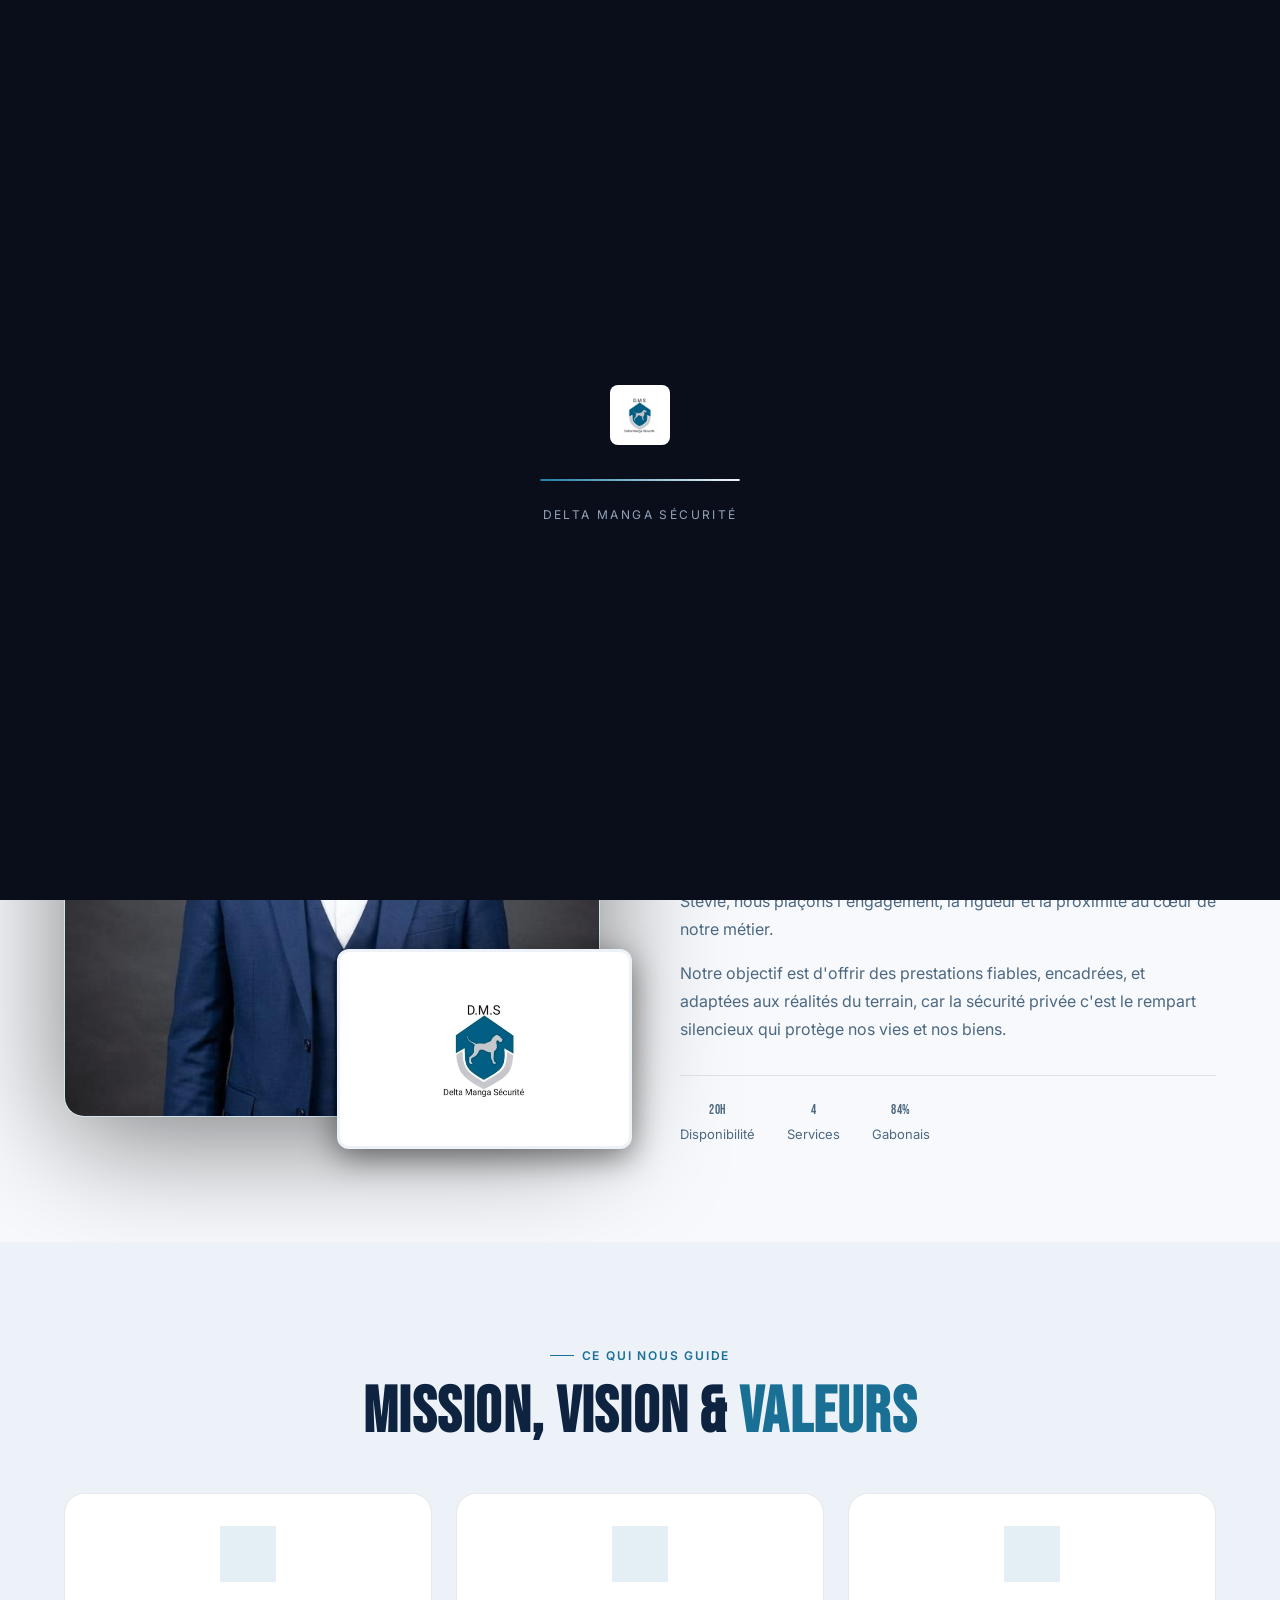
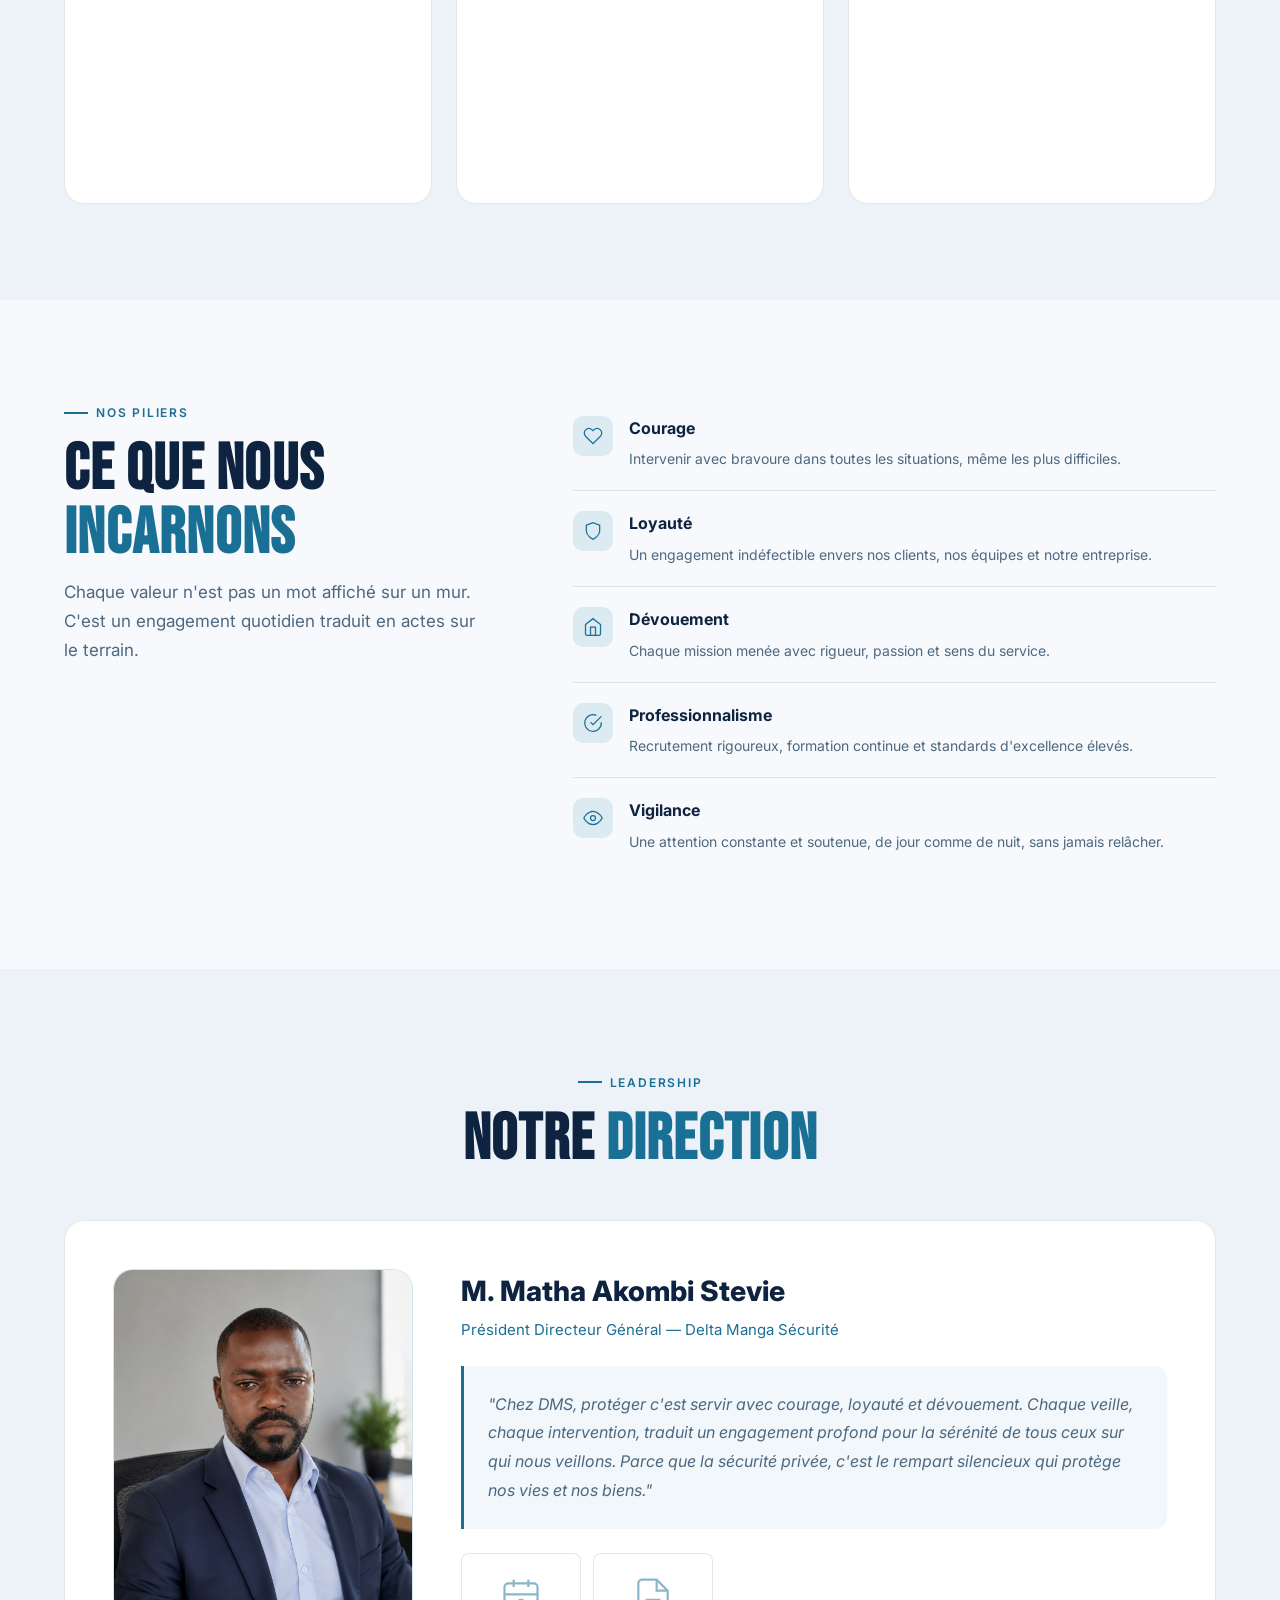
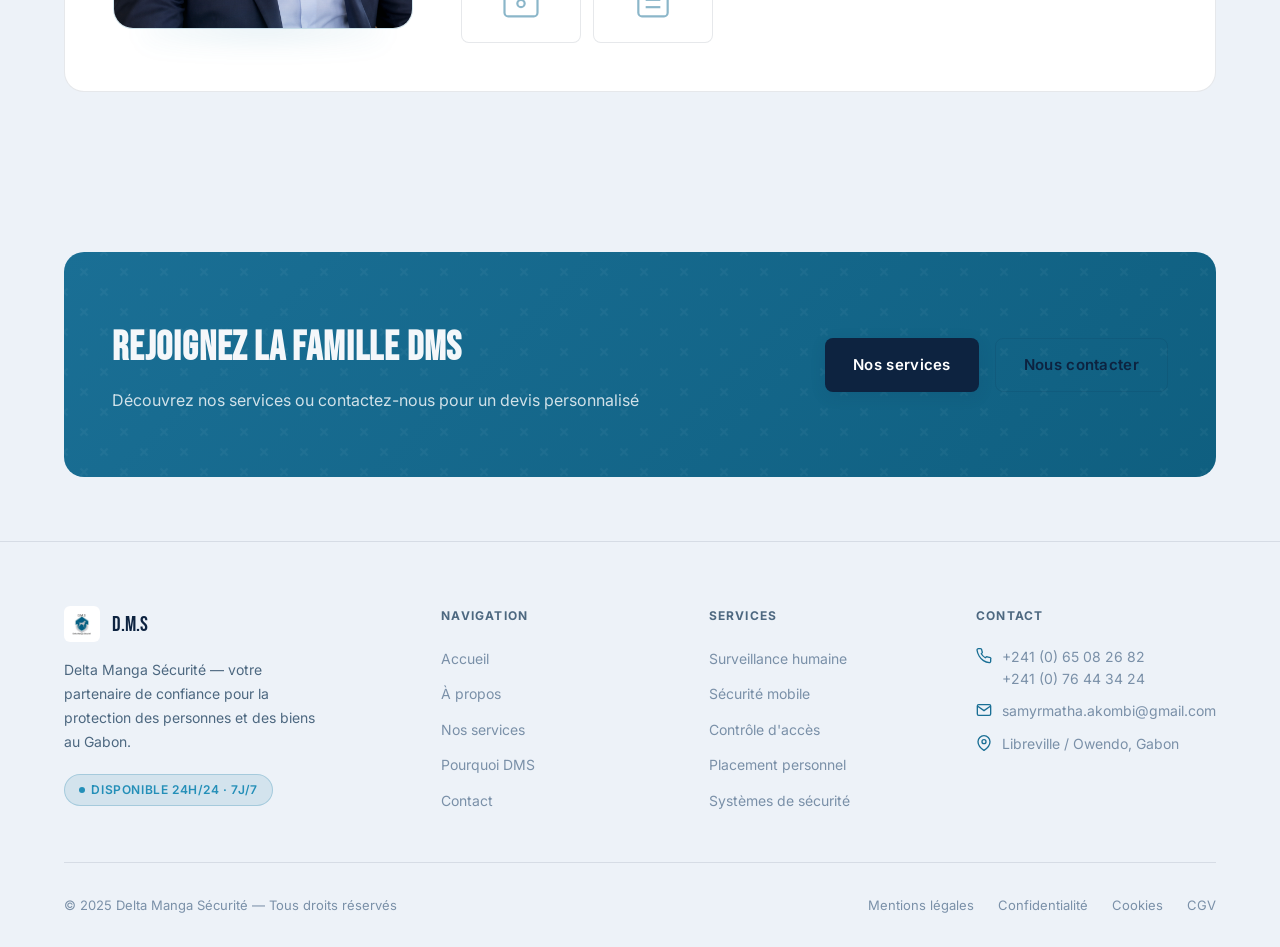
==== a-propos.html @ adcd8670 "first commit" ====
<!doctype html>
<html lang="fr" data-theme="light">
  <head>
    <meta charset="UTF-8" />
    <meta name="viewport" content="width=device-width, initial-scale=1.0" />
    <meta
      name="description"
      content="À propos de Delta Manga Sécurité — Histoire, mission, valeurs et équipe dirigeante. Entreprise gabonaise de sécurité privée à Libreville, Gabon."
    />
    <meta
      name="keywords"
      content="à propos DMS, qui sommes-nous, delta manga sécurité, entreprise sécurité gabon, matha akombi stevie, sécurité privée libreville"
    />
    <meta name="author" content="Delta Manga Sécurité" />
    <title>À propos — Delta Manga Sécurité | Sécurité privée Gabon</title>
    <meta name="robots" content="index, follow" />
    <meta name="geo.region" content="GA" />
    <meta name="geo.placename" content="Libreville, Gabon" />
    <meta name="geo.position" content="0.3901;9.4544" />
    <meta name="ICBM" content="0.3901, 9.4544" />

    <!-- Open Graph -->
    <meta property="og:type" content="website" />
    <meta
      property="og:title"
      content="À propos — Delta Manga Sécurité | Sécurité privée Gabon"
    />
    <meta
      property="og:description"
      content="Découvrez l'histoire, la mission, les valeurs et l'équipe dirigeante de Delta Manga Sécurité, entreprise gabonaise de sécurité privée à Libreville."
    />
    <meta property="og:url" content="https://www.dms-gabon.com/a-propos.html" />
    <meta
      property="og:image"
      content="https://www.dms-gabon.com/assets/img/og-image.jpg"
    />
    <meta property="og:locale" content="fr_FR" />
    <meta property="og:site_name" content="Delta Manga Sécurité" />

    <!-- Twitter Card -->
    <meta name="twitter:card" content="summary_large_image" />
    <meta
      name="twitter:title"
      content="À propos — Delta Manga Sécurité | Sécurité privée Gabon"
    />
    <meta
      name="twitter:description"
      content="Histoire, mission, valeurs et équipe dirigeante de Delta Manga Sécurité, entreprise gabonaise de sécurité privée."
    />
    <meta
      name="twitter:image"
      content="https://www.dms-gabon.com/assets/img/og-image.jpg"
    />

    <link rel="canonical" href="https://www.dms-gabon.com/a-propos.html" />
    <link rel="icon" type="image/png" href="assets/img/favicon.png" />
    <link rel="stylesheet" href="css/style.css" />
    <link rel="stylesheet" href="css/about.css" />
  </head>
  <body>
    <script src="js/components.js"></script>

    <!-- ── PAGE HERO ──────────────────────────────────────── -->
    <section class="page-hero">
      <div class="page-hero-bg">
        <img
          src="assets/img/hero-apropos.png"
          alt=""
          aria-hidden="true"
          class="hero-img-apropos"
        />
        <div class="page-hero-overlay"></div>
      </div>
      <div class="page-hero-grid"></div>
      <div class="container">
        <div class="page-hero-inner" data-reveal>
          <div class="breadcrumb">
            <a href="index.html">Accueil</a>
            <span>/</span>
            <span>À propos</span>
          </div>
          <h1 class="page-hero-title">
            Notre <span>histoire,</span><br />notre engagement
          </h1>
          <p class="page-hero-sub">
            Depuis notre fondation, DMS s'est engagée à offrir les meilleurs
            services de sécurité privée adaptés aux réalités du Gabon.
          </p>
        </div>
      </div>
    </section>

    <!-- ── PRÉSENTATION ──────────────────────────────────── -->
    <section class="section-pad" style="background: var(--night)">
      <div class="container">
        <div class="about-intro">
          <div class="about-intro-left" data-reveal="left">
            <div class="about-img-stack">
              <div class="about-img-main director-img-portrait">
                <img src="assets/img/director-suit.jpg" alt="Directeur de Delta Manga Sécurité" class="about-img-real">
              </div>
              <div class="about-img-sec meeting-img">
                <img src="assets/img/logo-dms.jpg" alt="Logo Delta Manga Sécurité" class="about-img-real-sec">
              </div>
              <div class="about-img-badge">
                <svg
                  viewBox="0 0 24 24"
                  fill="none"
                  stroke="currentColor"
                  stroke-width="2"
                >
                  <path d="M12 22s8-4 8-10V5l-8-3-8 3v7c0 6 8 10 8 10z" />
                </svg>
                <div><strong>+5 ans</strong><span>d'excellence</span></div>
              </div>
            </div>
          </div>
          <div class="about-intro-right" data-reveal="right">
            <p class="section-tag">Qui sommes-nous</p>
            <h2 class="section-title">
              Delta Manga<br /><span>Sécurité</span>
            </h2>
            <p class="about-text">
              <strong>Delta Manga Sécurité (DMS)</strong> est une entreprise
              gabonaise spécialisée dans la sécurité privée, la protection des
              personnes et des biens, et le placement de personnel qualifié.
            </p>
            <p class="about-text">
              Basée à Libreville / Owendo, sous la direction de M. Matha Akombi
              Stevie, nous plaçons l'engagement, la rigueur et la proximité au
              cœur de notre métier.
            </p>
            <p class="about-text">
              Notre objectif est d'offrir des prestations fiables, encadrées, et
              adaptées aux réalités du terrain, car la sécurité privée c'est le
              rempart silencieux qui protège nos vies et nos biens.
            </p>
            <div class="about-highlights">
              <div class="about-highlight-item">
                <span
                  class="about-highlight-num"
                  data-counter="24"
                  data-suffix="h"
                  >0</span
                >
                <span>Disponibilité</span>
              </div>
              <div class="about-highlight-item">
                <span
                  class="about-highlight-num"
                  data-counter="5"
                  data-suffix=""
                  >0</span
                >
                <span>Services</span>
              </div>
              <div class="about-highlight-item">
                <span
                  class="about-highlight-num"
                  data-counter="100"
                  data-suffix="%"
                  >0</span
                >
                <span>Gabonais</span>
              </div>
            </div>
          </div>
        </div>
      </div>
    </section>

    <!-- ── MISSION ────────────────────────────────────────── -->
    <section class="section-pad" style="background: var(--deep)">
      <div class="container">
        <div class="text-center" data-reveal>
          <p class="section-tag" style="justify-content: center">
            Ce qui nous guide
          </p>
          <h2 class="section-title">
            Mission, Vision &amp; <span>Valeurs</span>
          </h2>
        </div>
        <div class="mvv-grid mt-3">
          <div class="mvv-card" data-reveal data-delay="100" data-tilt>
            <div class="mvv-icon">
              <svg
                viewBox="0 0 24 24"
                fill="none"
                stroke="currentColor"
                stroke-width="1.5"
              >
                <circle cx="12" cy="12" r="10" />
                <path d="M12 8v4l3 3" />
                
              </svg>
            </div>
            <h3>Notre Mission</h3>
            <p>
              Offrir des prestations de sécurité fiables, encadrées et adaptées
              aux réalités du terrain gabonais. Être le partenaire de confiance
              qui protège personnes et biens avec rigueur et professionnalisme.
            </p>
          </div>
          <div class="mvv-card" data-reveal data-delay="200" data-tilt>
            <div class="mvv-icon">
              <svg
                viewBox="0 0 24 24"
                fill="none"
                stroke="currentColor"
                stroke-width="1.5"
              >
                <path d="M1 12s4-8 11-8 11 8 11 8-4 8-11 8-11-8-11-8z" />
                <circle cx="12" cy="12" r="3" />
              </svg>
            </div>
            <h3>Notre Vision</h3>
            <p>
              Devenir la référence nationale en matière de sécurité privée au
              Gabon, reconnue pour l'excellence de ses équipes, la qualité de
              ses prestations et son ancrage local profond.
            </p>
          </div>
          <div class="mvv-card" data-reveal data-delay="300" data-tilt>
            <div class="mvv-icon">
              <svg
                viewBox="0 0 24 24"
                fill="none"
                stroke="currentColor"
                stroke-width="1.5"
              >
                <polygon
                  points="12 2 15.09 8.26 22 9.27 17 14.14 18.18 21.02 12 17.77 5.82 21.02 7 14.14 2 9.27 8.91 8.26 12 2"
                />
              </svg>
            </div>
            <h3>Nos Valeurs</h3>
            <p>
              Courage, Loyauté, Dévouement, Professionnalisme et Vigilance :
              cinq piliers qui guident chaque agent DMS dans chaque
              intervention, chaque veille, chaque mission.
            </p>
          </div>
        </div>
      </div>
    </section>

    <!-- ── VALEURS DÉTAILLÉES ─────────────────────────────── -->
    <section class="section-pad" style="background: var(--night)">
      <div class="container">
        <div class="values-section">
          <div class="values-section-left" data-reveal="left">
            <p class="section-tag">Nos piliers</p>
            <h2 class="section-title">Ce que nous <span>incarnons</span></h2>
            <p class="section-subtitle">
              Chaque valeur n'est pas un mot affiché sur un mur. C'est un
              engagement quotidien traduit en actes sur le terrain.
            </p>
          </div>
          <div class="values-section-right" data-reveal="right">
            <div class="value-row">
              <div class="value-row-icon">
                <svg
                  viewBox="0 0 24 24"
                  fill="none"
                  stroke="currentColor"
                  stroke-width="1.5"
                >
                  <path
                    d="M20.84 4.61a5.5 5.5 0 0 0-7.78 0L12 5.67l-1.06-1.06a5.5 5.5 0 0 0-7.78 7.78l1.06 1.06L12 21.23l7.78-7.78 1.06-1.06a5.5 5.5 0 0 0 0-7.78z"
                  />
                </svg>
              </div>
              <div>
                <h4>Courage</h4>
                <p>
                  Intervenir avec bravoure dans toutes les situations, même les
                  plus difficiles.
                </p>
              </div>
            </div>
            <div class="value-row">
              <div class="value-row-icon">
                <svg
                  viewBox="0 0 24 24"
                  fill="none"
                  stroke="currentColor"
                  stroke-width="1.5"
                >
                  <path d="M12 22s8-4 8-10V5l-8-3-8 3v7c0 6 8 10 8 10z" />
                </svg>
              </div>
              <div>
                <h4>Loyauté</h4>
                <p>
                  Un engagement indéfectible envers nos clients, nos équipes et
                  notre entreprise.
                </p>
              </div>
            </div>
            <div class="value-row">
              <div class="value-row-icon">
                <svg
                  viewBox="0 0 24 24"
                  fill="none"
                  stroke="currentColor"
                  stroke-width="1.5"
                >
                  <path d="M3 9l9-7 9 7v11a2 2 0 0 1-2 2H5a2 2 0 0 1-2-2z" />
                  <polyline points="9 22 9 12 15 12 15 22" />
                </svg>
              </div>
              <div>
                <h4>Dévouement</h4>
                <p>
                  Chaque mission menée avec rigueur, passion et sens du service.
                </p>
              </div>
            </div>
            <div class="value-row">
              <div class="value-row-icon">
                <svg
                  viewBox="0 0 24 24"
                  fill="none"
                  stroke="currentColor"
                  stroke-width="1.5"
                >
                  <path d="M22 11.08V12a10 10 0 1 1-5.93-9.14" />
                  <polyline points="22 4 12 14.01 9 11.01" />
                </svg>
              </div>
              <div>
                <h4>Professionnalisme</h4>
                <p>
                  Recrutement rigoureux, formation continue et standards
                  d'excellence élevés.
                </p>
              </div>
            </div>
            <div class="value-row">
              <div class="value-row-icon">
                <svg
                  viewBox="0 0 24 24"
                  fill="none"
                  stroke="currentColor"
                  stroke-width="1.5"
                >
                  <path d="M1 12s4-8 11-8 11 8 11 8-4 8-11 8-11-8-11-8z" />
                  <circle cx="12" cy="12" r="3" />
                </svg>
              </div>
              <div>
                <h4>Vigilance</h4>
                <p>
                  Une attention constante et soutenue, de jour comme de nuit,
                  sans jamais relâcher.
                </p>
              </div>
            </div>
          </div>
        </div>
      </div>
    </section>

    <!-- ── DIRIGEANT ──────────────────────────────────────── -->
    <section class="section-pad" style="background: var(--deep)">
      <div class="container">
        <div class="text-center" data-reveal>
          <p class="section-tag" style="justify-content: center">Leadership</p>
          <h2 class="section-title">Notre <span>direction</span></h2>
        </div>
        <div class="director-card mt-3" data-reveal>
          <div class="director-img-wrap">
            <div class="director-img director-owner-img">
                <img src="assets/img/dms-owner.png" alt="M. Matha Akombi Stevie — PDG Delta Manga Sécurité" class="director-img-real">
              </div>
            <div class="director-glow"></div>
          </div>
          <div class="director-info">
            <h3 class="director-name">M. Matha Akombi Stevie</h3>
            <p class="director-role">
              Président Directeur Général — Delta Manga Sécurité
            </p>
            <blockquote class="director-quote">
              "Chez DMS, protéger c'est servir avec courage, loyauté et
              dévouement. Chaque veille, chaque intervention, traduit un
              engagement profond pour la sérénité de tous ceux sur qui nous
              veillons. Parce que la sécurité privée, c'est le rempart
              silencieux qui protège nos vies et nos biens."
            </blockquote>
            <div class="director-events">
              <div class="director-event-img event-img-1">
                <svg
                  viewBox="0 0 24 24"
                  fill="none"
                  stroke="currentColor"
                  stroke-width="1.2"
                >
                  <rect x="3" y="4" width="18" height="18" rx="2" ry="2" />
                  <line x1="16" y1="2" x2="16" y2="6" />
                  <line x1="8" y1="2" x2="8" y2="6" />
                  <line x1="3" y1="10" x2="21" y2="10" />
                  <circle cx="12" cy="15" r="2" />
                </svg>
              </div>
              <div class="director-event-img event-img-2">
                <svg
                  viewBox="0 0 24 24"
                  fill="none"
                  stroke="currentColor"
                  stroke-width="1.2"
                >
                  <path
                    d="M14 2H6a2 2 0 0 0-2 2v16a2 2 0 0 0 2 2h12a2 2 0 0 0 2-2V8z"
                  />
                  <polyline points="14 2 14 8 20 8" />
                  <line x1="16" y1="13" x2="8" y2="13" />
                  <line x1="16" y1="17" x2="8" y2="17" />
                </svg>
              </div>
            </div>
          </div>
        </div>
      </div>
    </section>

    <!-- ── ÉQUIPE ─────────────────────────────────────────── -->
    <!-- <section class="section-pad" style="background: var(--night)">
      <div class="container">
        <div class="text-center" data-reveal>
          <p class="section-tag" style="justify-content: center">Nos équipes</p>
          <h2 class="section-title">Les <span>sentinelles</span> DMS</h2>
          <p class="section-subtitle">
            Des professionnels formés, engagés et fiers de servir le Gabon.
          </p>
        </div>

        <div class="team-grid mt-3">
          <div class="team-card" data-reveal data-delay="100">
            <div class="team-img-wrap">
              <div class="team-img team-img-caistab-1">
                <svg
                  viewBox="0 0 24 24"
                  fill="none"
                  stroke="currentColor"
                  stroke-width="1"
                >
                  <path d="M12 22s8-4 8-10V5l-8-3-8 3v7c0 6 8 10 8 10z" />
                  <path d="M12 8v4l2 2" />
                </svg>
              </div>
              <div class="team-overlay">
                <p>Équipe Caistab</p>
              </div>
            </div>
            <div class="team-card-info">
              <h4>Équipe Caistab</h4>
              <span class="badge badge-teal">Surveillance</span>
            </div>
          </div>
          <div class="team-card" data-reveal data-delay="200">
            <div class="team-img-wrap">
              <div class="team-img team-img-caistab-2">
                <svg
                  viewBox="0 0 24 24"
                  fill="none"
                  stroke="currentColor"
                  stroke-width="1"
                >
                  <circle cx="12" cy="8" r="4" />
                  <path d="M20 21v-2a4 4 0 0 0-4-4H8a4 4 0 0 0-4 4v2" />
                </svg>
              </div>
              <div class="team-overlay">
                <p>Agents certifiés</p>
              </div>
            </div>
            <div class="team-card-info">
              <h4>Agents certifiés</h4>
              <span class="badge badge-gold">Formation continue</span>
            </div>
          </div>
          <div class="team-card" data-reveal data-delay="300">
            <div class="team-img-wrap">
              <div class="team-img team-img-mouila-1">
                <svg
                  viewBox="0 0 24 24"
                  fill="none"
                  stroke="currentColor"
                  stroke-width="1"
                >
                  <path d="M1 12s4-8 11-8 11 8 11 8-4 8-11 8-11-8-11-8z" />
                  <circle cx="12" cy="12" r="3" />
                </svg>
              </div>
              <div class="team-overlay">
                <p>Équipe Mouila</p>
              </div>
            </div>
            <div class="team-card-info">
              <h4>Équipe Mouila</h4>
              <span class="badge badge-teal">Intervention</span>
            </div>
          </div>
          <div class="team-card" data-reveal data-delay="400">
            <div class="team-img-wrap">
              <div class="team-img team-img-mouila-2">
                <svg
                  viewBox="0 0 24 24"
                  fill="none"
                  stroke="currentColor"
                  stroke-width="1"
                >
                  <polygon
                    points="12 2 15.09 8.26 22 9.27 17 14.14 18.18 21.02 12 17.77 5.82 21.02 7 14.14 2 9.27 8.91 8.26 12 2"
                  />
                </svg>
              </div>
              <div class="team-overlay">
                <p>Opérations terrain</p>
              </div>
            </div>
            <div class="team-card-info">
              <h4>Opérations terrain</h4>
              <span class="badge badge-teal">Patrouilles</span>
            </div>
          </div>
          <div class="team-card" data-reveal data-delay="500">
            <div class="team-img-wrap">
              <div class="team-img team-img-agent">
                <svg
                  viewBox="0 0 24 24"
                  fill="none"
                  stroke="currentColor"
                  stroke-width="1"
                >
                  <path d="M12 22s8-4 8-10V5l-8-3-8 3v7c0 6 8 10 8 10z" />
                  <path d="M9 12l2 2 4-4" />
                </svg>
              </div>
              <div class="team-overlay">
                <p>Agents & cynophiles</p>
              </div>
            </div>
            <div class="team-card-info">
              <h4>Agents &amp; cynophiles</h4>
              <span class="badge badge-gold">Spécialisés</span>
            </div>
          </div>
        </div>
      </div>
    </section> -->

    <!-- ── CTA ────────────────────────────────────────────── -->
    <section class="section-pad-sm" style="background: var(--deep)">
      <div class="container">
        <div class="cta-banner" data-reveal>
          <div class="cta-banner-text">
            <h2 class="cta-banner-title">Rejoignez la famille DMS</h2>
            <p class="cta-banner-sub">
              Découvrez nos services ou contactez-nous pour un devis
              personnalisé
            </p>
          </div>
          <div class="cta-banner-actions">
            <a href="services.html" class="btn btn-gold">Nos services</a>
            <a href="contact.html" class="btn btn-outline">Nous contacter</a>
          </div>
        </div>
      </div>
    </section>

    <script src="js/main.js"></script>
  </body>
</html>
---- css/style.css ----
/* ============================================================
   DMS — DELTA MANGA SÉCURITÉ — Design System
   ============================================================ */

@import url('https://fonts.googleapis.com/css2?family=Bebas+Neue&family=Inter:wght@300;400;500;600;700;800&display=swap');

/* ── Variables (Light mode — default) ──────────────────── */
:root {
  --night:        #F7F9FC;
  --deep:         #EDF2F8;
  --marine:       #E2EAF4;
  --surface:      #FFFFFF;
  --teal:         #1A6F95;
  --teal-light:   #248FB8;
  --teal-glow:    rgba(30,127,166,.1);
  --gold:         #0D2340;
  --gold-light:   #1A3860;
  --gold-glow:    rgba(13,35,64,.1);
  --gold-btn-text:#FFFFFF;
  --white:        #0D2340;
  --muted:        #4D6880;
  --dim:          #7A90A8;
  --red:          #C0392B;
  --border:       rgba(13,35,64,.1);
  --border-teal:  rgba(30,127,166,.2);

  --font-title:   'Bebas Neue', sans-serif;
  --font-body:    'Inter', sans-serif;

  --ease:         cubic-bezier(0.16,1,0.3,1);
  --ease-in:      cubic-bezier(0.4,0,1,1);
  --fast:         150ms;
  --mid:          300ms;
  --slow:         600ms;
  --slower:       900ms;

  --nav-h:        72px;
  --container:    1200px;
  --radius:       12px;
  --radius-lg:    20px;
}

/* ── Dark Mode ──────────────────────────────────────────── */
html[data-theme="dark"] {
  --night:        #0A0E1A;
  --deep:         #0D1526;
  --marine:       #111827;
  --surface:      #151f35;
  --teal:         #1E7FA6;
  --teal-light:   #2DA8D8;
  --teal-glow:    rgba(30,127,166,.25);
  --gold:         #F4F7FA;
  --gold-light:   #FFFFFF;
  --gold-glow:    rgba(244,247,250,.1);
  --gold-btn-text:#0A0E1A;
  --white:        #F4F7FA;
  --muted:        #94A3B8;
  --dim:          #64748B;
  --red:          #C0392B;
  --border:       rgba(255,255,255,.07);
  --border-teal:  rgba(30,127,166,.3);
}

/* ── Reset ─────────────────────────────────────────────── */
*, *::before, *::after { box-sizing: border-box; margin: 0; padding: 0; }
html { scroll-behavior: smooth; font-size: 16px; }
body {
  font-family: var(--font-body);
  background: var(--night);
  color: var(--white);
  line-height: 1.6;
  overflow-x: hidden;
  cursor: none;
  transition: background .35s var(--ease), color .35s var(--ease);
}
img { display: block; max-width: 100%; }
a { text-decoration: none; color: inherit; }
ul { list-style: none; }
button { cursor: none; border: none; background: none; font-family: inherit; }
input, textarea, select { font-family: inherit; }

/* ── Custom Cursor ──────────────────────────────────────── */
.cursor-dot {
  position: fixed; z-index: 9999;
  width: 8px; height: 8px;
  background: var(--teal);
  border-radius: 50%;
  pointer-events: none;
  transform: translate(-50%,-50%);
  transition: transform .1s, width .2s var(--ease), height .2s var(--ease), background .2s;
}
.cursor-ring {
  position: fixed; z-index: 9998;
  width: 36px; height: 36px;
  border: 1.5px solid rgba(30,127,166,.6);
  border-radius: 50%;
  pointer-events: none;
  transform: translate(-50%,-50%);
  transition: transform .12s var(--ease), width .3s var(--ease), height .3s var(--ease), border-color .3s;
}
.cursor-dot.active  { width: 6px; height: 6px; background: var(--teal); }
.cursor-ring.active { width: 52px; height: 52px; border-color: var(--teal-light); }
@media (hover:none) { .cursor-dot,.cursor-ring { display:none; } body { cursor: auto; } button { cursor: pointer; } }

/* ── Page Loader (always dark) ──────────────────────────── */
#loader {
  position: fixed; inset: 0; z-index: 10000;
  background: #0A0E1A;
  display: flex; flex-direction: column; align-items: center; justify-content: center;
  gap: 1.5rem;
  transition: opacity .6s var(--ease), visibility .6s;
}
#loader.hidden { opacity: 0; visibility: hidden; }
.loader-logo {
  width: 80px; height: 80px;
  border-radius: 50%;
  display: flex; align-items: center; justify-content: center;
  animation: loaderPulse 1.4s ease-in-out infinite;
}
.loader-logo img { width: 60px; border-radius: 8px; }
.loader-bar {
  width: 200px; height: 2px;
  background: rgba(255,255,255,.1);
  border-radius: 2px; overflow: hidden;
}
.loader-bar-fill {
  height: 100%;
  background: linear-gradient(90deg, #1E7FA6, #F4F7FA);
  border-radius: 2px;
  animation: loaderFill 1.6s var(--ease) forwards;
}
.loader-text { font-size: .75rem; letter-spacing: .2em; color: #94A3B8; text-transform: uppercase; }
@keyframes loaderPulse { 0%,100%{box-shadow:0 0 0 0 rgba(30,127,166,.4)}50%{box-shadow:0 0 0 20px transparent} }
@keyframes loaderFill { from{width:0} to{width:100%} }

/* ── Scanlines (dark mode only) ─────────────────────────── */
html[data-theme="dark"] body::after {
  content: '';
  position: fixed; inset: 0; z-index: 1;
  background: repeating-linear-gradient(0deg,transparent,transparent 2px,rgba(0,0,0,.03) 2px,rgba(0,0,0,.03) 4px);
  pointer-events: none;
}

/* ── Container ──────────────────────────────────────────── */
.container { max-width: var(--container); margin: 0 auto; padding: 0 1.5rem; }

/* ── Navigation ─────────────────────────────────────────── */
.nav {
  position: fixed; top: 0; left: 0; right: 0; z-index: 1000;
  height: var(--nav-h);
  display: flex; align-items: center;
  padding: 0 2rem;
  background: var(--surface);
  border-bottom: 1px solid var(--border);
  transition: background .4s var(--ease), box-shadow .4s, border-color .4s;
}
html[data-theme="dark"] .nav {
  background: #0A0E1A;
}
.nav.scrolled {
  background: rgba(255,255,255,.97);
  backdrop-filter: blur(16px);
  box-shadow: 0 4px 24px rgba(0,0,0,.1);
  border-bottom-color: transparent;
}
html[data-theme="dark"] .nav.scrolled {
  background: rgba(10,14,26,.97);
  backdrop-filter: blur(16px);
  box-shadow: 0 1px 0 var(--border), 0 4px 24px rgba(0,0,0,.5);
  border-bottom-color: transparent;
}
.nav-inner {
  width: 100%; max-width: var(--container);
  margin: 0 auto;
  display: flex; align-items: center; justify-content: space-between;
}
.nav-logo {
  display: flex; align-items: center; gap: .75rem;
  font-family: var(--font-title);
  font-size: 1.4rem; letter-spacing: .05em;
  transition: opacity .2s;
}
.nav-logo:hover { opacity: .85; }
.nav-logo img { width: 40px; height: 40px; object-fit: contain; border-radius: 6px; }
.nav-logo span { color: var(--teal); }

.nav-links { display: flex; align-items: center; gap: 2rem; }
.nav-link {
  font-size: .875rem; font-weight: 500;
  color: var(--muted);
  position: relative; transition: color .2s;
  letter-spacing: .02em;
}
.nav-link::after {
  content: ''; position: absolute; bottom: -4px; left: 0;
  width: 0; height: 1.5px;
  background: var(--teal);
  transition: width .3s var(--ease);
}
.nav-link:hover, .nav-link.active { color: var(--white); }
.nav-link:hover::after, .nav-link.active::after { width: 100%; }

.nav-cta {
  display: inline-flex; align-items: center; gap: .5rem;
  padding: .6rem 1.4rem;
  background: var(--teal); color: #F4F7FA;
  border-radius: 6px;
  font-size: .875rem; font-weight: 600; letter-spacing: .02em;
  transition: background .2s, transform .2s, box-shadow .2s;
}
.nav-cta:hover { background: var(--teal-light); transform: translateY(-1px); box-shadow: 0 8px 24px var(--teal-glow); }

/* ── Theme Toggle ───────────────────────────────────────── */
.nav-theme-toggle {
  width: 34px; height: 34px;
  border-radius: 8px;
  display: flex; align-items: center; justify-content: center;
  background: var(--border);
  color: var(--muted);
  border: 1px solid var(--border);
  transition: background .2s, color .2s, transform .2s;
  flex-shrink: 0;
  cursor: pointer !important;
}
.nav-theme-toggle:hover { background: var(--teal-glow); color: var(--teal); transform: scale(1.05); }
.nav-theme-toggle svg { width: 15px; height: 15px; pointer-events: none; }
.theme-icon-moon { display: block; }
.theme-icon-sun  { display: none; }
html[data-theme="dark"] .theme-icon-moon { display: none; }
html[data-theme="dark"] .theme-icon-sun  { display: block; }

.nav-hamburger {
  display: none; flex-direction: column; gap: 5px;
  width: 32px; padding: 4px 0;
}
.nav-hamburger span {
  display: block; height: 2px; background: var(--white);
  border-radius: 2px;
  transition: transform .3s var(--ease), opacity .3s, width .3s;
}
.nav-hamburger.open span:nth-child(1) { transform: translateY(7px) rotate(45deg); }
.nav-hamburger.open span:nth-child(2) { opacity: 0; width: 0; }
.nav-hamburger.open span:nth-child(3) { transform: translateY(-7px) rotate(-45deg); }

.nav-drawer {
  position: fixed; top: var(--nav-h); left: 0; right: 0;
  background: var(--night);
  backdrop-filter: blur(20px);
  border-bottom: 1px solid var(--border);
  padding: 2rem 1.5rem;
  display: flex; flex-direction: column; gap: 1rem;
  transform: translateY(-110%);
  transition: transform .4s var(--ease);
  z-index: 999;
}
html[data-theme="dark"] .nav-drawer { background: rgba(10,14,26,.97); }
.nav-drawer.open { transform: translateY(0); }
.nav-drawer .nav-link {
  font-size: 1.125rem; color: var(--white);
  padding: .75rem 0; border-bottom: 1px solid var(--border);
}
.nav-drawer .nav-cta { width: fit-content; margin-top: .5rem; }

/* ── Section Commons ────────────────────────────────────── */
section { position: relative; overflow: hidden; }
.section-pad { padding: 6rem 0; }
.section-pad-sm { padding: 4rem 0; }

.section-tag {
  display: inline-flex; align-items: center; gap: .5rem;
  font-size: .75rem; font-weight: 600;
  letter-spacing: .15em; text-transform: uppercase;
  color: var(--teal); margin-bottom: 1rem;
}
.section-tag::before { content: ''; display: block; width: 24px; height: 1.5px; background: var(--teal); }

.section-title {
  font-family: var(--font-title);
  font-size: clamp(2.5rem, 5vw, 4rem);
  letter-spacing: .02em; line-height: 1;
  color: var(--white);
}
.section-title span { color: var(--teal); }
.section-title .gold { color: var(--gold); }

.section-subtitle {
  font-size: 1.0625rem; color: var(--muted);
  max-width: 560px; line-height: 1.7; margin-top: .75rem;
}

/* ── Reveal Animations ──────────────────────────────────── */
[data-reveal] { opacity:0; transform:translateY(32px); transition:opacity .7s var(--ease),transform .7s var(--ease); }
[data-reveal="left"]  { transform:translateX(-32px); }
[data-reveal="right"] { transform:translateX(32px); }
[data-reveal="scale"] { transform:scale(.95) translateY(16px); }
[data-reveal].revealed { opacity:1; transform:translateY(0) translateX(0) scale(1); }
[data-delay="100"]{transition-delay:.1s}[data-delay="200"]{transition-delay:.2s}
[data-delay="300"]{transition-delay:.3s}[data-delay="400"]{transition-delay:.4s}
[data-delay="500"]{transition-delay:.5s}[data-delay="600"]{transition-delay:.6s}

/* ── Buttons ────────────────────────────────────────────── */
.btn {
  display: inline-flex; align-items: center; gap: .625rem;
  padding: .875rem 1.75rem;
  border-radius: 8px; font-weight: 600; font-size: .9375rem;
  letter-spacing: .02em;
  transition: all .25s var(--ease);
  position: relative; overflow: hidden;
}
.btn::after { content:''; position:absolute; inset:0; background:rgba(255,255,255,0); transition:background .2s; }
.btn:hover::after { background:rgba(255,255,255,.06); }

.btn-primary { background:var(--teal); color:#F4F7FA; box-shadow:0 4px 16px var(--teal-glow); }
.btn-primary:hover { background:var(--teal-light); transform:translateY(-2px); box-shadow:0 8px 28px var(--teal-glow); }

.btn-gold { background:var(--gold); color:var(--gold-btn-text); box-shadow:0 4px 16px var(--gold-glow); }
.btn-gold:hover { background:var(--gold-light); transform:translateY(-2px); box-shadow:0 8px 28px var(--gold-glow); }

.btn-outline { border:1.5px solid var(--border); color:var(--white); background:transparent; }
.btn-outline:hover { border-color:var(--teal); color:var(--teal); transform:translateY(-2px); }

.btn-ghost { color:var(--teal); background:transparent; padding:.875rem .25rem; }
.btn-ghost:hover { color:var(--teal-light); }
.btn svg { width:18px; height:18px; flex-shrink:0; }

.ripple {
  position:absolute; border-radius:50%;
  background:rgba(255,255,255,.15);
  transform:scale(0); animation:rippleAnim .5s linear; pointer-events:none;
}
@keyframes rippleAnim { to{transform:scale(4);opacity:0} }

/* ── Cards ──────────────────────────────────────────────── */
.card {
  background:var(--surface); border:1px solid var(--border);
  border-radius:var(--radius-lg); padding:2rem;
  transition:transform .3s var(--ease),box-shadow .3s var(--ease),border-color .3s;
  box-shadow:0 2px 12px rgba(0,0,0,.06);
}
.card:hover {
  transform:translateY(-6px); border-color:var(--border-teal);
  box-shadow:0 20px 48px rgba(0,0,0,.12),0 0 0 1px var(--border-teal);
}
html[data-theme="dark"] .card { box-shadow:none; }
html[data-theme="dark"] .card:hover {
  box-shadow:0 20px 48px rgba(0,0,0,.4),0 0 0 1px var(--border-teal),inset 0 1px 0 rgba(255,255,255,.06);
}

/* ── Stats ──────────────────────────────────────────────── */
.stat-number { font-family:var(--font-title); font-size:3.5rem; letter-spacing:.02em; line-height:1; color:var(--teal); }
.stat-number .unit { color:var(--white); }
.stat-label { font-size:.875rem; color:var(--muted); margin-top:.25rem; }

/* ── Divider ────────────────────────────────────────────── */
.divider { height:1px; background:linear-gradient(90deg,transparent,var(--teal),transparent); margin:0; opacity:.3; }

/* ── Badge ──────────────────────────────────────────────── */
.badge {
  display:inline-flex; align-items:center; gap:.4rem;
  padding:.35rem .875rem; border-radius:100px;
  font-size:.75rem; font-weight:600; letter-spacing:.05em; text-transform:uppercase;
}
.badge-teal { background:rgba(30,127,166,.12); color:var(--teal-light); border:1px solid rgba(30,127,166,.25); }
.badge-gold { background:var(--gold-glow); color:var(--gold); border:1px solid var(--gold-glow); }
html[data-theme="dark"] .badge-gold { background:rgba(244,247,250,.1); color:#F4F7FA; border-color:rgba(244,247,250,.2); }
.badge-red  { background:rgba(192,57,43,.12); color:#E74C3C; border:1px solid rgba(192,57,43,.25); }
.badge-dot { width:6px; height:6px; border-radius:50%; background:currentColor; animation:dotPulse 2s ease-in-out infinite; }
@keyframes dotPulse { 0%,100%{opacity:1}50%{opacity:.4} }

/* ── Float buttons ──────────────────────────────────────── */
.float-actions { position:fixed; bottom:2rem; right:2rem; display:flex; flex-direction:column; gap:.75rem; z-index:500; }
.float-btn {
  width:52px; height:52px; border-radius:50%;
  display:flex; align-items:center; justify-content:center;
  box-shadow:0 4px 20px rgba(0,0,0,.25);
  transition:transform .25s var(--ease),box-shadow .25s;
  cursor:pointer !important;
}
.float-btn:hover { transform:scale(1.1); }
.float-btn-wa { background:#25D366; }
.float-btn-call { background:var(--teal); }
.float-btn svg { width:22px; height:22px; color:white; }

/* ── Footer ─────────────────────────────────────────────── */
.footer {
  background:var(--deep);
  border-top:1px solid var(--border);
  padding:4rem 0 2rem;
}
html[data-theme="dark"] .footer { background:#060810; }
.footer-grid { display:grid; grid-template-columns:1.5fr 1fr 1fr 1fr; gap:3rem; margin-bottom:3rem; }
.footer-logo { display:flex; align-items:center; gap:.75rem; font-family:var(--font-title); font-size:1.3rem; margin-bottom:1rem; }
.footer-logo img { width:36px; border-radius:6px; }
.footer-tagline { font-size:.875rem; color:var(--muted); line-height:1.7; max-width:260px; }
.footer-col-title { font-size:.75rem; font-weight:700; letter-spacing:.1em; text-transform:uppercase; color:var(--muted); margin-bottom:1.25rem; }
.footer-links { display:flex; flex-direction:column; gap:.625rem; }
.footer-link { font-size:.875rem; color:var(--dim); transition:color .2s; }
.footer-link:hover { color:var(--teal); }
.footer-contact-item { display:flex; align-items:flex-start; gap:.625rem; font-size:.875rem; color:var(--dim); margin-bottom:.625rem; }
.footer-contact-item svg { width:16px; height:16px; color:var(--teal); flex-shrink:0; margin-top:2px; }
.footer-bottom { padding-top:2rem; border-top:1px solid var(--border); display:flex; align-items:center; justify-content:space-between; font-size:.8125rem; color:var(--dim); }
.footer-bottom-links { display:flex; gap:1.5rem; }
.footer-bottom-links a:hover { color:var(--muted); }

/* ── Glow orb ───────────────────────────────────────────── */
.glow-orb {
  position:absolute; border-radius:50%; filter:blur(80px); pointer-events:none;
  animation:orbDrift 8s ease-in-out infinite alternate;
}
html:not([data-theme="dark"]) .glow-orb { opacity:.4; }
@keyframes orbDrift { from{transform:translate(0,0) scale(1)} to{transform:translate(20px,30px) scale(1.1)} }

/* ── Utility ────────────────────────────────────────────── */
.text-teal{color:var(--teal)}.text-gold{color:var(--gold)}.text-muted{color:var(--muted)}.text-white{color:var(--white)}.text-center{text-align:center}
.text-center .section-subtitle{margin-left:auto;margin-right:auto}
.grid-2{display:grid;grid-template-columns:repeat(2,1fr);gap:1.5rem}
.grid-3{display:grid;grid-template-columns:repeat(3,1fr);gap:1.5rem}
.grid-4{display:grid;grid-template-columns:repeat(4,1fr);gap:1.5rem}
.grid-5{display:grid;grid-template-columns:repeat(5,1fr);gap:1.5rem}
.flex-center{display:flex;align-items:center;justify-content:center}
.flex-between{display:flex;align-items:center;justify-content:space-between}
.gap-1{gap:1rem}.gap-2{gap:2rem}
.mt-1{margin-top:1rem}.mt-2{margin-top:2rem}.mt-3{margin-top:3rem}.mt-half{margin-top:.5rem}

/* ── CTA Banner ─────────────────────────────────────────── */
.cta-banner {
  background:linear-gradient(135deg,var(--teal) 0%,#0f5f80 100%);
  border-radius:var(--radius-lg); padding:4rem 3rem;
  position:relative; overflow:hidden;
  display:flex; align-items:center; justify-content:space-between; gap:2rem;
}
.cta-banner::before {
  content:''; position:absolute; inset:0;
  background:url("data:image/svg+xml,%3Csvg width='40' height='40' viewBox='0 0 40 40' xmlns='http://www.w3.org/2000/svg'%3E%3Cg fill='none' fill-rule='evenodd'%3E%3Cg fill='%23ffffff' fill-opacity='0.04'%3E%3Cpath d='M0 38.59l2.83-2.83 1.41 1.41L1.41 40H0v-1.41zM0 1.4l2.83 2.83 1.41-1.41L1.41 0H0v1.41zM38.59 40l-2.83-2.83 1.41-1.41L40 38.59V40h-1.41zM40 1.41l-2.83 2.83-1.41-1.41L38.59 0H40v1.41zM20 18.6l2.83-2.83 1.41 1.41L21.41 20l2.83 2.83-1.41 1.41L20 21.41l-2.83 2.83-1.41-1.41L18.59 20l-2.83-2.83 1.41-1.41L20 18.59z'/%3E%3C/g%3E%3C/g%3E%3C/svg%3E");
}
.cta-banner-text { position:relative; }
.cta-banner-title { font-family:var(--font-title); font-size:2.5rem; letter-spacing:.02em; color:#F4F7FA; }
.cta-banner-sub { color:rgba(255,255,255,.8); margin-top:.5rem; }
.cta-banner-actions { display:flex; gap:1rem; flex-shrink:0; position:relative; }

/* ── Responsive ─────────────────────────────────────────── */
@media (max-width:1024px) {
  .footer-grid { grid-template-columns:1fr 1fr; }
  .grid-4,.grid-5 { grid-template-columns:repeat(2,1fr); }
}
@media (max-width:768px) {
  :root { --nav-h:64px; }
  .nav-links,.nav-cta { display:none; }
  .nav-hamburger { display:flex; }
  .section-pad { padding:4rem 0; }
  .grid-2,.grid-3 { grid-template-columns:1fr; }
  .footer-grid { grid-template-columns:1fr; gap:2rem; }
  .footer-bottom { flex-direction:column; gap:1rem; text-align:center; }
  .cta-banner { flex-direction:column; text-align:center; padding:3rem 1.5rem; }
  .cta-banner-actions { justify-content:center; flex-wrap:wrap; }
}
@media (max-width:480px) {
  .container { padding:0 1rem; }
  .btn { padding:.75rem 1.25rem; font-size:.875rem; }
  .float-actions { bottom:1.5rem; right:1.5rem; }
}
@media (prefers-reduced-motion:reduce) {
  *,*::before,*::after { animation-duration:.01ms !important; transition-duration:.01ms !important; }
  [data-reveal] { opacity:1; transform:none; }
}
---- css/about.css ----
/* ============================================================
   DMS — À propos : styles spécifiques à la page
   ============================================================ */
@import url('./pages.css');
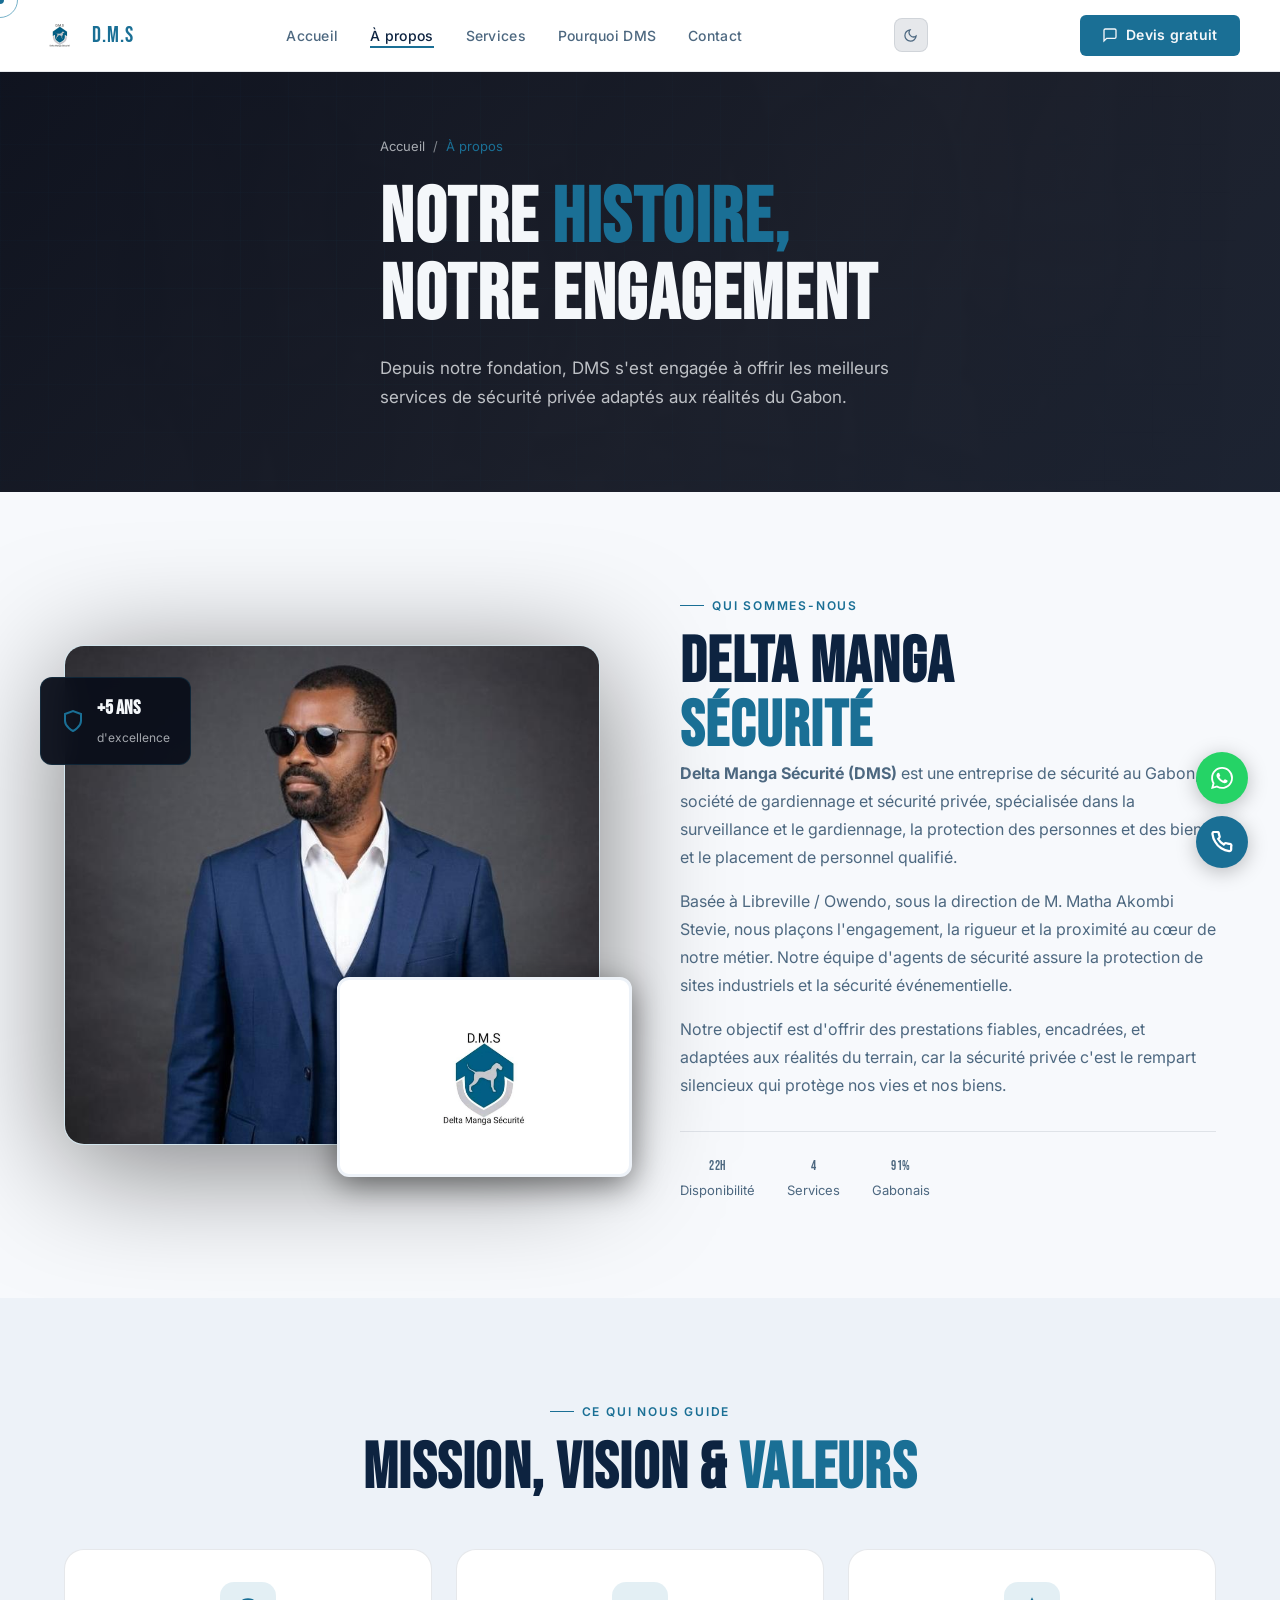
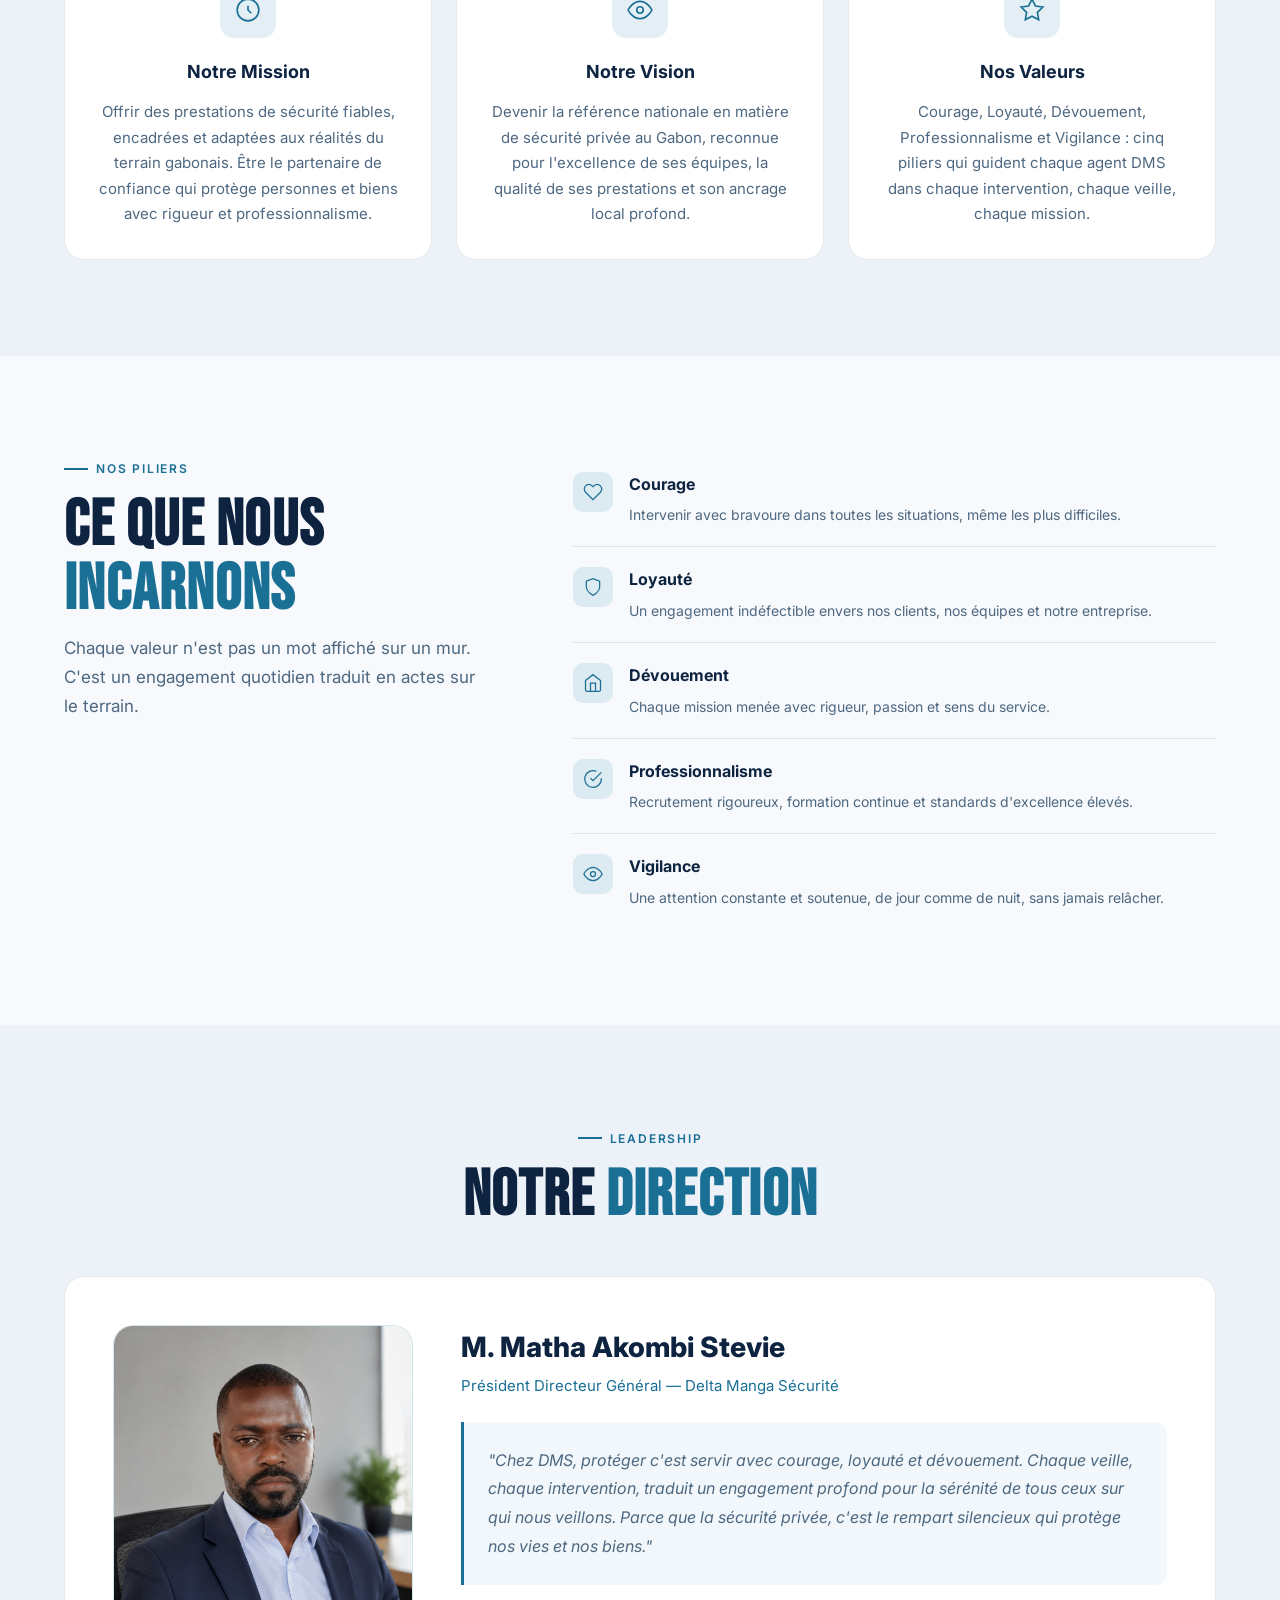
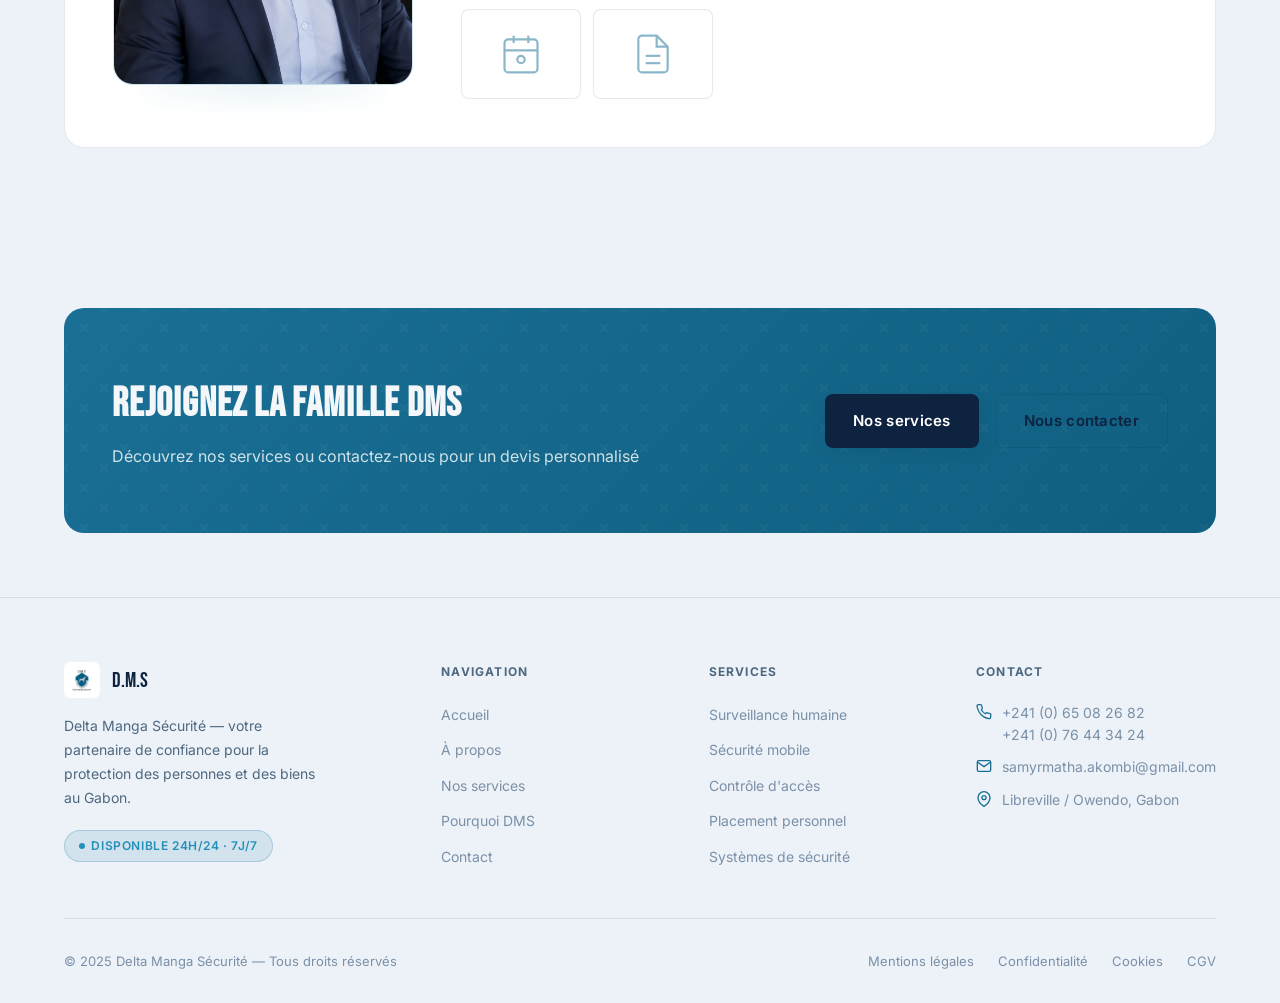
==== commit 0db153c5: "Add new features and update existing pages and components for improved user experience and functiona" ====
--- a/a-propos.html
+++ b/a-propos.html
@@ -5,15 +5,17 @@
     <meta name="viewport" content="width=device-width, initial-scale=1.0" />
     <meta
       name="description"
-      content="À propos de Delta Manga Sécurité — Histoire, mission, valeurs et équipe dirigeante. Entreprise gabonaise de sécurité privée à Libreville, Gabon."
+      content="Delta Manga Sécurité (DMS) — Entreprise de sécurité et société de gardiennage au Gabon. Société de sécurité privée agréée, experte en surveillance et gardiennage, protection de sites industriels, sécurité événementielle à Libreville."
     />
     <meta
       name="keywords"
-      content="à propos DMS, qui sommes-nous, delta manga sécurité, entreprise sécurité gabon, matha akombi stevie, sécurité privée libreville"
+      content="entreprise de sécurité au gabon, société de gardiennage au gabon, sécurité privée au gabon, surveillance et gardiennage, agent de sécurité, protection de sites industriels, sécurité événementielle, société sécurité libreville, DMS"
     />
     <meta name="author" content="Delta Manga Sécurité" />
-    <title>À propos — Delta Manga Sécurité | Sécurité privée Gabon</title>
     <meta name="robots" content="index, follow" />
+    <title>
+      À propos — Delta Manga Sécurité | Entreprise de sécurité privée au Gabon
+    </title>
     <meta name="geo.region" content="GA" />
     <meta name="geo.placename" content="Libreville, Gabon" />
     <meta name="geo.position" content="0.3901;9.4544" />
@@ -23,11 +25,11 @@
     <meta property="og:type" content="website" />
     <meta
       property="og:title"
-      content="À propos — Delta Manga Sécurité | Sécurité privée Gabon"
+      content="À propos — Delta Manga Sécurité | Sécurité privée et gardiennage au Gabon"
     />
     <meta
       property="og:description"
-      content="Découvrez l'histoire, la mission, les valeurs et l'équipe dirigeante de Delta Manga Sécurité, entreprise gabonaise de sécurité privée à Libreville."
+      content="Delta Manga Sécurité (DMS) — Entreprise de sécurité et société de gardiennage au Gabon. Sécurité privée, surveillance de sites industriels, sécurité événementielle. Découvrez notre histoire et nos valeurs."
     />
     <meta property="og:url" content="https://www.dms-gabon.com/a-propos.html" />
     <meta
@@ -45,7 +47,7 @@
     />
     <meta
       name="twitter:description"
-      content="Histoire, mission, valeurs et équipe dirigeante de Delta Manga Sécurité, entreprise gabonaise de sécurité privée."
+      content="Delta Manga Sécurité : entreprise de sécurité et société de gardiennage au Gabon. Sécurité privée, protection de sites industriels, sécurité événementielle à Libreville."
     />
     <meta
       name="twitter:image"
@@ -53,7 +55,143 @@
     />
 
     <link rel="canonical" href="https://www.dms-gabon.com/a-propos.html" />
+    <link rel="alternate" hreflang="fr" href="https://www.dms-gabon.com/a-propos.html" />
     <link rel="icon" type="image/png" href="assets/img/favicon.png" />
+    <meta name="theme-color" content="#0b0e14" />
+    <link rel="apple-touch-icon" href="assets/img/favicon.png" />
+    <link rel="preconnect" href="https://fonts.googleapis.com" />
+    <link rel="preconnect" href="https://fonts.gstatic.com" crossorigin />
+
+    <!-- JSON-LD Structured Data -->
+    <script type="application/ld+json">
+      {
+        "@context": "https://schema.org",
+        "@graph": [
+          {
+            "@type": "Organization",
+            "@id": "https://www.dms-gabon.com/#organization",
+            "name": "Delta Manga Sécurité",
+            "alternateName": "DMS",
+            "url": "https://www.dms-gabon.com/",
+            "logo": "https://www.dms-gabon.com/assets/img/logo-dms.jpg",
+            "description": "Delta Manga Sécurité (DMS) est une entreprise de sécurité au Gabon, société de gardiennage et sécurité privée. Surveillance et gardiennage, agent de sécurité, protection de sites industriels, sécurité événementielle, contrôle d'accès, placement de personnel qualifié.",
+            "address": {
+              "@type": "PostalAddress",
+              "addressLocality": "Libreville",
+              "addressRegion": "Estuaire",
+              "addressCountry": "GA"
+            },
+            "geo": {
+              "@type": "GeoCoordinates",
+              "latitude": 0.3901,
+              "longitude": 9.4544
+            },
+          "telephone": ["+24165082682", "+24176443424"],
+          "email": "samyrmatha.akombi@gmail.com",
+          "areaServed": ["Gabon", "Libreville", "Owendo"],
+          "sameAs": ["https://wa.me/24165082682"],
+          "contactPoint": [
+            { "@type": "ContactPoint", "telephone": "+24165082682", "contactType": "customer service", "availableLanguage": "French", "hoursAvailable": "Mo-Su 00:00-23:59" },
+            { "@type": "ContactPoint", "telephone": "+24176443424", "contactType": "emergency", "availableLanguage": "French", "hoursAvailable": "Mo-Su 00:00-23:59" }
+          ],
+          "foundingDate": "2019"
+        },
+        {
+          "@type": "WebSite",
+            "@id": "https://www.dms-gabon.com/#website",
+            "url": "https://www.dms-gabon.com/",
+            "name": "Delta Manga Sécurité — DMS Gabon",
+            "description": "Entreprise de sécurité et société de gardiennage au Gabon. Sécurité privée au Gabon : surveillance et gardiennage, agent de sécurité, protection de sites industriels, sécurité événementielle. Disponible 24h/24 à Libreville.",
+            "inLanguage": "fr-FR",
+            "publisher": { "@id": "https://www.dms-gabon.com/#organization" }
+          },
+          {
+            "@type": "LocalBusiness",
+            "@id": "https://www.dms-gabon.com/#localbusiness",
+            "name": "Delta Manga Sécurité",
+            "parentOrganization": {
+              "@id": "https://www.dms-gabon.com/#organization"
+            },
+            "url": "https://www.dms-gabon.com/",
+            "telephone": ["+24165082682", "+24176443424"],
+            "openingHours": "Mo-Su 00:00-23:59",
+            "priceRange": "$$",
+            "address": {
+              "@type": "PostalAddress",
+              "addressLocality": "Libreville",
+              "addressRegion": "Estuaire",
+              "addressCountry": "GA"
+            },
+            "geo": {
+              "@type": "GeoCoordinates",
+              "latitude": 0.3901,
+              "longitude": 9.4544
+            },
+            "image": "https://www.dms-gabon.com/assets/img/og-image.jpg",
+            "hasOfferCatalog": {
+              "@type": "OfferCatalog",
+              "name": "Services de sécurité au Gabon",
+              "itemListElement": [
+                {
+                  "@type": "Offer",
+                  "itemOffered": {
+                    "@type": "Service",
+                    "name": "Surveillance humaine et gardiennage — Gabon"
+                  }
+                },
+                {
+                  "@type": "Offer",
+                  "itemOffered": {
+                    "@type": "Service",
+                    "name": "Sécurité mobile et intervention rapide — Libreville"
+                  }
+                },
+                {
+                  "@type": "Offer",
+                  "itemOffered": {
+                    "@type": "Service",
+                    "name": "Contrôle d'accès et accueil sécurisé — Gabon"
+                  }
+                },
+                {
+                  "@type": "Offer",
+                  "itemOffered": {
+                    "@type": "Service",
+                    "name": "Placement de personnel qualifié en sécurité"
+                  }
+                },
+                {
+                  "@type": "Offer",
+                  "itemOffered": {
+                    "@type": "Service",
+                    "name": "Installation de systèmes de sécurité et vidéosurveillance"
+                  }
+                }
+              ]
+            }
+          },
+          {
+            "@type": "BreadcrumbList",
+            "@id": "https://www.dms-gabon.com/a-propos.html#breadcrumb",
+            "itemListElement": [
+              {
+                "@type": "ListItem",
+                "position": 1,
+                "name": "Accueil",
+                "item": "https://www.dms-gabon.com/"
+              },
+              {
+                "@type": "ListItem",
+                "position": 2,
+                "name": "À propos",
+                "item": "https://www.dms-gabon.com/a-propos.html"
+              }
+            ]
+          }
+        ]
+      }
+    </script>
+
     <link rel="stylesheet" href="css/style.css" />
     <link rel="stylesheet" href="css/about.css" />
   </head>
@@ -97,10 +235,18 @@
           <div class="about-intro-left" data-reveal="left">
             <div class="about-img-stack">
               <div class="about-img-main director-img-portrait">
-                <img src="assets/img/director-suit.jpg" alt="Directeur de Delta Manga Sécurité" class="about-img-real">
+                <img
+                  src="assets/img/director-suit.jpg"
+                  alt="Directeur de Delta Manga Sécurité"
+                  class="about-img-real"
+                />
               </div>
               <div class="about-img-sec meeting-img">
-                <img src="assets/img/logo-dms.jpg" alt="Logo Delta Manga Sécurité" class="about-img-real-sec">
+                <img
+                  src="assets/img/logo-dms.jpg"
+                  alt="Logo Delta Manga Sécurité"
+                  class="about-img-real-sec"
+                />
               </div>
               <div class="about-img-badge">
                 <svg
@@ -122,13 +268,15 @@
             </h2>
             <p class="about-text">
               <strong>Delta Manga Sécurité (DMS)</strong> est une entreprise
-              gabonaise spécialisée dans la sécurité privée, la protection des
-              personnes et des biens, et le placement de personnel qualifié.
+              de sécurité au Gabon, société de gardiennage et sécurité privée,
+              spécialisée dans la surveillance et le gardiennage, la protection
+              des personnes et des biens, et le placement de personnel qualifié.
             </p>
             <p class="about-text">
               Basée à Libreville / Owendo, sous la direction de M. Matha Akombi
               Stevie, nous plaçons l'engagement, la rigueur et la proximité au
-              cœur de notre métier.
+              cœur de notre métier. Notre équipe d'agents de sécurité assure
+              la protection de sites industriels et la sécurité événementielle.
             </p>
             <p class="about-text">
               Notre objectif est d'offrir des prestations fiables, encadrées, et
@@ -191,7 +339,6 @@
               >
                 <circle cx="12" cy="12" r="10" />
                 <path d="M12 8v4l3 3" />
-                
               </svg>
             </div>
             <h3>Notre Mission</h3>
@@ -371,8 +518,12 @@
         <div class="director-card mt-3" data-reveal>
           <div class="director-img-wrap">
             <div class="director-img director-owner-img">
-                <img src="assets/img/dms-owner.png" alt="M. Matha Akombi Stevie — PDG Delta Manga Sécurité" class="director-img-real">
-              </div>
+              <img
+                src="assets/img/dms-owner.png"
+                alt="M. Matha Akombi Stevie — PDG Delta Manga Sécurité"
+                class="director-img-real"
+              />
+            </div>
             <div class="director-glow"></div>
           </div>
           <div class="director-info">
